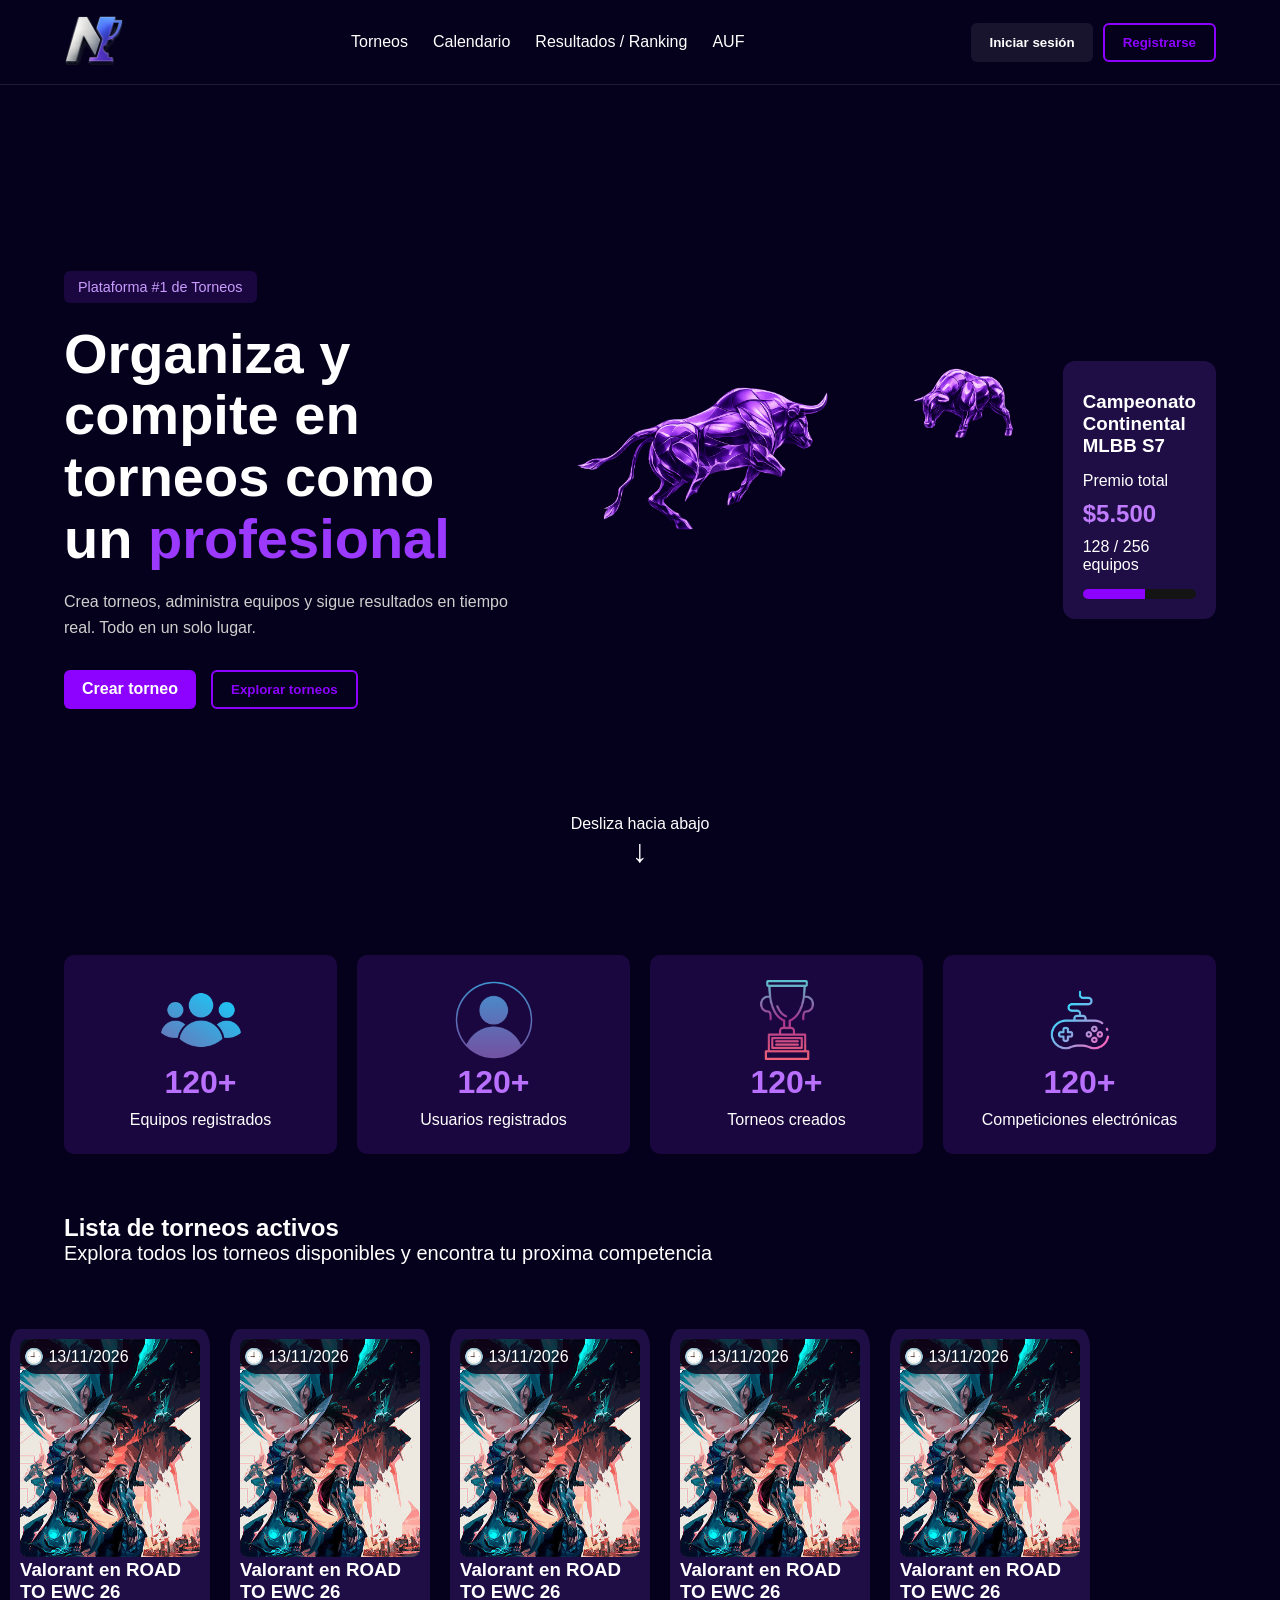
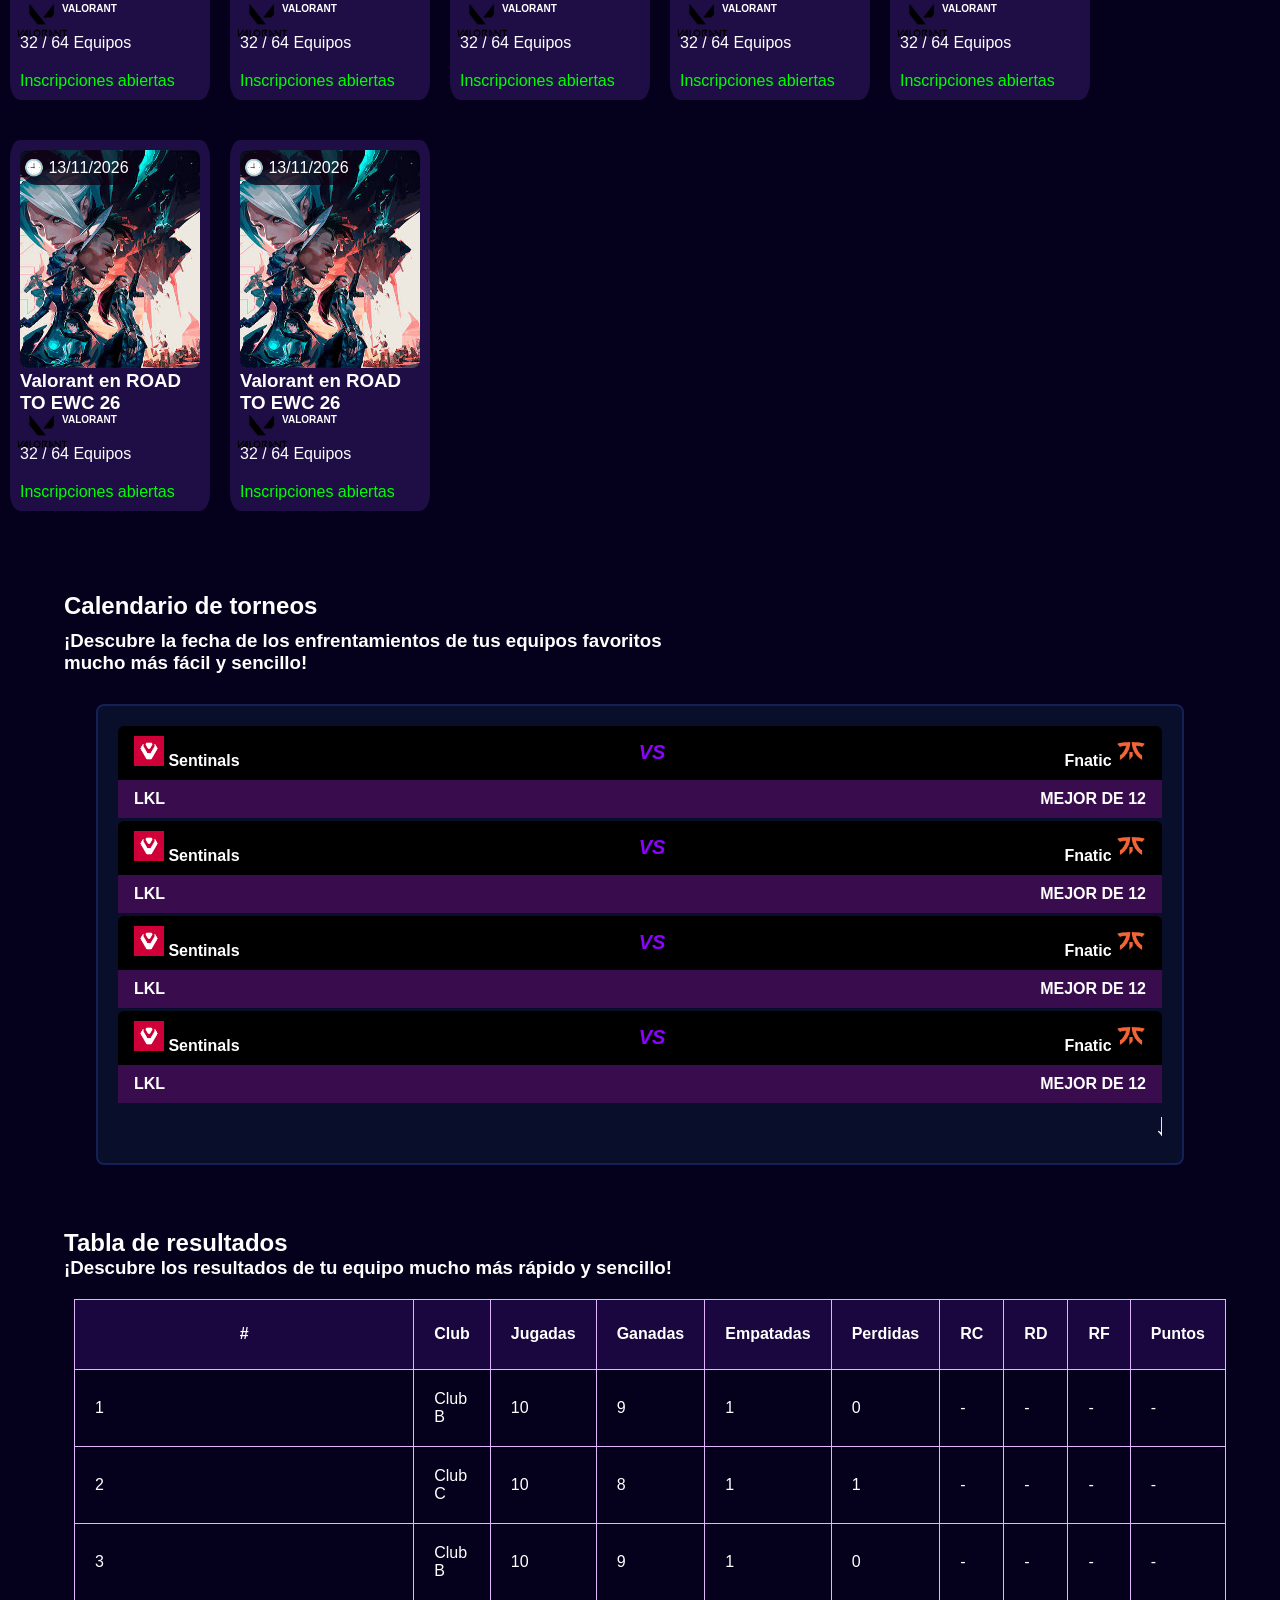
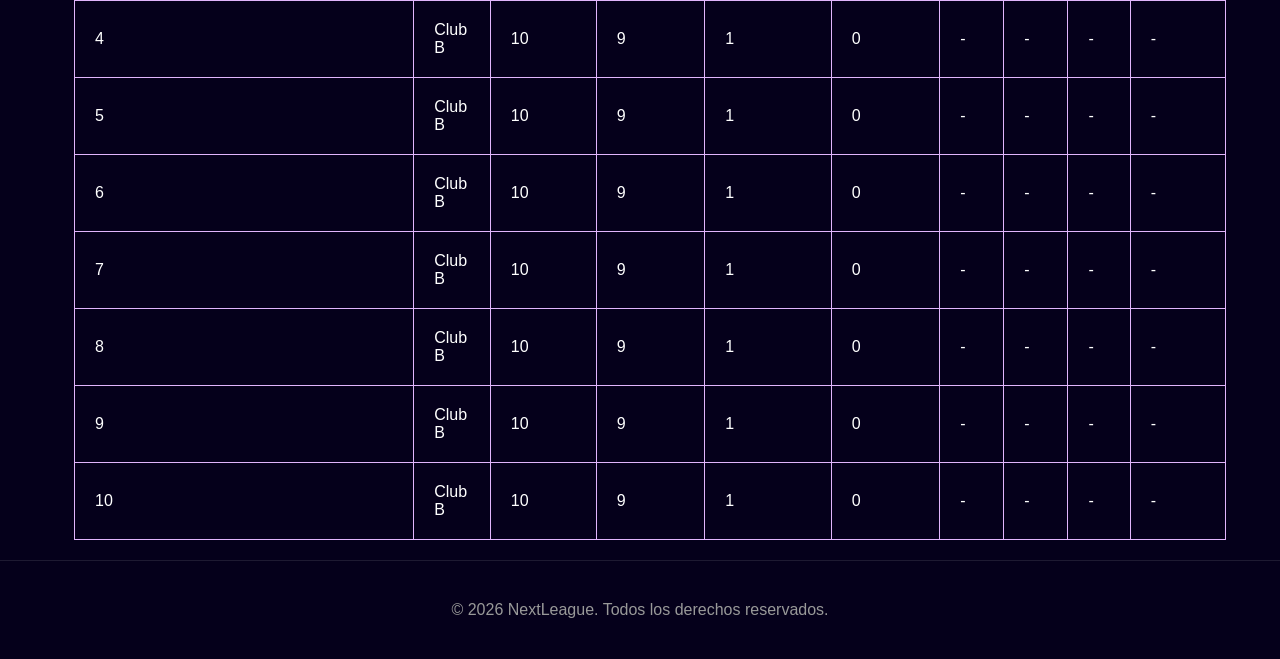
==== nextleague/NextLeague/home/index.html @ bb93f3cc "Add files via upload" ====
<!DOCTYPE html>
<html lang="es"><head>
    <meta charset="UTF-8">
    <meta name="viewport" content="width=device-width, initial-scale=1.0">
    <title>NextLeague</title>
    <link rel="stylesheet" href="style.css">
</head>
<body>
 
            
    <!-- BARRA DE NAVEGACIÓN -->
    <nav class="navbar">

        <div class="container navbar-content">

            <!-- Logotipo -->
           <div class="logo-container">
                <img src="../logo/logoproyeco.png" alt="Logo NextLeague">
            </div>
            <button class="btn-openmenu" id="btnopenmenu"> <img src="../iconos/menu.png" alt="menu" class="openmenu"></button>
            <!-- Enlaces de navegación -->
            <div class="nav-links" id="nav">
                <button class="btn-closemenu" id="close"><img src="../iconos/closemenu.png" alt="menu" class="closemenu"></button>
                <a href="#tournament">Torneos</a>
                <a href="#calender">Calendario</a>
                <a href="#ranking">Resultados / Ranking</a>
                <a href="https://images.seeklogo.com/logo-png/1/1/auf-logo-png_seeklogo-13562.png">AUF</a>  
            </div>
            <!-- Botones de autenticación -->
             <div class="auth-buttons">
                <button id="loginButton" class="btn btn-secondary" onclick="window.location.href='login.html'">Iniciar sesión</button>
                <button id="registerButton" class="btn btn-outline" onclick="window.location.href='../register/register.html'">Registrarse</button>
            </div>
        </div>

    </nav>

    <!-- CONTENIDO PRINCIPAL -->
    <main>

        <!-- SECCIÓN PRINCIPAL (HERO) -->
        <section class="hero-section">

            <div class="container hero-content">

                <!-- Texto e introducción -->
                <div class="hero-text">

                    <span class="hero-badge">
                        Plataforma #1 de Torneos
                    </span>

                    <h1>
                        Organiza y compite en torneos como un
                        <span class="highlight-text">profesional</span>
                    </h1>

                    <p>
                        Crea torneos, administra equipos y sigue resultados
                        en tiempo real. Todo en un solo lugar.
                    </p>

                    <div class="hero-buttons">
                        <a href="../createtournament/createtournament.html" id="createTournamentButton" class="btn btn-primary">Crear torneo</a>
                        <button id="exploreTournamentsButton" class="btn btn-outline">Explorar torneos</button>
                    </div>

                </div>

                <!-- Imagen principal decorativa -->
                <div class="hero-image-container">
                    <img src="../iconos/toros.png" alt="Toros decorativos" class="hero-image">
                </div>

                <!-- Tarjeta de torneo activo -->
                <div id="activeTournamentCard" class="tournament-card">

                    <h3 id="activeTournamentName">
                        Campeonato Continental MLBB S7
                    </h3>

                    <p>Premio total</p>

                    <h2 id="prizePool">$5.500</h2>

                    <p id="registeredTeams">128 / 256 equipos</p>

                    <div class="progress-bar" role="progressbar" aria-valuenow="55" aria-valuemin="0" aria-valuemax="100">
                        <div class="progress-fill" style="width: 55%;"></div>
                    </div>

                </div>

            </div>

            <!-- Indicador de desplazamiento -->
            <a href="#statistics" class="scroll-indicator">
                <span>Desliza hacia abajo</span>
                <div class="scroll-arrow">↓</div>
            </a>

        </section>

        <!-- SECCIÓN DE ESTADÍSTICAS -->
        <section id="statistics" class="stats-section">

            <div class="container stats-grid">

                <div class="stat-card">
                     <img src="../iconos/group.png" alt="group" class="icon"/>
                    <h3 id="teamsCount">120+</h3>
                    <p>Equipos registrados</p>
                </div>

                <div class="stat-card">
                     <img src="../iconos/profile.png" alt="profile" class="icon"/>
                    <h3 id="usersCount">120+</h3>
                    <p>Usuarios registrados</p>
                </div>

                <div class="stat-card">
                     <img src="../iconos/trophy.png" alt="trofeo" class="icon"/>
                    <h3 id="tournamentsCount">120+</h3>
                    <p>Torneos creados</p>
                </div>

                <div class="stat-card">
                    <img src="../iconos/videogame.png" alt="videogame" class="icon"/>
                    <h3 id="competitionsCount">120+</h3>
                    <p>Competiciones electrónicas</p>
                </div>

            </div>

        </section>
          <!-- SECCIÓN DE LISTA DE TORNEOS ACTIVOS-->

        <section id="tournament" class="list-tournament-section">
                <!-- Texto e introducción -->
                    <h1 style="margin-left: 4rem;">
                        Lista de torneos activos
                    </h1>
                    <p style="font-size: 20px; margin-bottom: 5%; margin-left: 4rem;">
                        Explora todos los  torneos disponibles  y encontra tu proxima competencia
                    </p>

                <div class="container-listactive-tournament-content">
                    <div id="" class="cardtournment">
                        <div class="cardtournment-dateecard"> 🕘 13/11/2026</div>

                        <div class="cardtournment-image-container">

                            <img src="../iconos/images.jpg" alt="images" class="cardtournment-image">
                        </div>
                       
                        <div class="cardtournment-text">
                            <h3 id="statetournment">
                              Valorant en ROAD TO EWC 26
                            </h3>
                          
                               
                            <p class="typeofgame">  <img src="../iconos/valorantlogo.png" alt="valorant" class="logovalorant">VALORANT</p>
                            </div>
                            
                            <p id="totalTeams" e=""> 32 / 64 Equipos</p>

                         <div id="inscriptionStatus" class="tournament-status open">
                           <a href="#" class="btn-link">Inscripciones abiertas</a> 
                        </div>
 
                        
                    </div>

                    <div id="" class="cardtournment">
                        <div class="cardtournment-dateecard"> 🕘 13/11/2026</div>

                        <div class="cardtournment-image-container">

                            <img src="../iconos/images.jpg" alt="images" class="cardtournment-image">
                        </div>
                       
                        <div class="cardtournment-text">
                            <h3 id="statetournment">
                              Valorant en ROAD TO EWC 26
                            </h3>
                          
                               
                            <p class="typeofgame">  <img src="../iconos/valorantlogo.png" alt="valorant" class="logovalorant">VALORANT</p>
                            </div>
                            
                            <p id="totalTeams"> 32 / 64 Equipos</p>

                         <div id="inscriptionStatus" class="tournament-status open">
                           <a href="#" class="btn-link">Inscripciones abiertas</a> 
                        </div>
                    </div>

                     <div id="" class="cardtournment">
                        <div class="cardtournment-dateecard"> 🕘 13/11/2026</div>

                        <div class="cardtournment-image-container">

                            <img src="../iconos/images.jpg" alt="images" class="cardtournment-image">
                        </div>
                       
                        <div class="cardtournment-text">
                            <h3 id="statetournment">
                              Valorant en ROAD TO EWC 26
                            </h3>
                          
                               
                            <p class="typeofgame">  <img src="../iconos/valorantlogo.png" alt="valorant" class="logovalorant">VALORANT</p>
                            </div>
                            
                            <p id="totalTeams"> 32 / 64 Equipos</p>

                         <div id="inscriptionStatus" class="tournament-status open">
                           <a href="#" class="btn-link">Inscripciones abiertas</a> 
                        </div>
                    </div>

                     <div id="" class="cardtournment">
                        <div class="cardtournment-dateecard"> 🕘 13/11/2026</div>

                        <div class="cardtournment-image-container">

                            <img src="../iconos/images.jpg" alt="images" class="cardtournment-image">
                        </div>
                       
                        <div class="cardtournment-text">
                            <h3 id="statetournment">
                              Valorant en ROAD TO EWC 26
                            </h3>
                          
                               
                            <p class="typeofgame">  <img src="../iconos/valorantlogo.png" alt="valorant" class="logovalorant">VALORANT</p>
                            </div>
                            
                            <p id="totalTeams"> 32 / 64 Equipos</p>

                         <div id="inscriptionStatus" class="tournament-status open">
                           <a href="#" class="btn-link">Inscripciones abiertas</a> 
                        </div>
                    </div>

                    <div id="" class="cardtournment">
                        <div class="cardtournment-dateecard"> 🕘 13/11/2026</div>

                        <div class="cardtournment-image-container">

                            <img src="../iconos/images.jpg" alt="images" class="cardtournment-image">
                        </div>
                       
                        <div class="cardtournment-text">
                            <h3 id="statetournment">
                              Valorant en ROAD TO EWC 26
                            </h3>
                          
                               
                            <p class="typeofgame">  <img src="../iconos/valorantlogo.png" alt="valorant" class="logovalorant">VALORANT</p>
                            </div>
                            
                            <p id="totalTeams"> 32 / 64 Equipos</p>

                         <div id="inscriptionStatus" class="tournament-status open">
                           <a href="#" class="btn-link">Inscripciones abiertas</a> 
                        </div>
                    </div>
                    <div id="" class="cardtournment">
                        <div class="cardtournment-dateecard"> 🕘 13/11/2026</div>

                        <div class="cardtournment-image-container">

                            <img src="../iconos/images.jpg" alt="images" class="cardtournment-image">
                        </div>
                       
                        <div class="cardtournment-text">
                            <h3 id="statetournment">
                              Valorant en ROAD TO EWC 26
                            </h3>
                          
                               
                            <p class="typeofgame">  <img src="../iconos/valorantlogo.png" alt="valorant" class="logovalorant">VALORANT</p>
                            </div>
                            
                            <p id="totalTeams"> 32 / 64 Equipos</p>

                         <div id="inscriptionStatus" class="tournament-status open">
                           <a href="#" class="btn-link">Inscripciones abiertas</a> 
                        </div>
                    </div>
                    <div id="" class="cardtournment">
                        <div class="cardtournment-dateecard"> 🕘 13/11/2026</div>

                        <div class="cardtournment-image-container">

                            <img src="../iconos/images.jpg" alt="images" class="cardtournment-image">
                        </div>
                       
                        <div class="cardtournment-text">
                            <h3 id="statetournment">
                              Valorant en ROAD TO EWC 26
                            </h3>
                          
                               
                            <p class="typeofgame">  <img src="../iconos/valorantlogo.png" alt="valorant" class="logovalorant">VALORANT</p>
                            </div>
                            
                            <p id="totalTeams"> 32 / 64 Equipos</p>

                         <div id="inscriptionStatus" class="tournament-status open">
                           <a href="#" class="btn-link">Inscripciones abiertas</a> 
                        </div>
                    </div>
                        
            </div>
        </section>
        <!-- SECCION CALENDARIO-->

     <section id="calender" class="calendary-secction">
        <div class="container-title">
            <h1 style="font-width: bold; margin-top: 5%; margin-bottom: 10px;" > Calendario de torneos</h1>
            <h3>¡Descubre la fecha de los enfrentamientos de tus equipos favoritos</h3>
            <h3>mucho más fácil y sencillo!</h3>
        </div>
        
         <div class="container--calendary">

            <div class="calendary-card">
                <div class="fila">
                    <div class="first-team">
             <span class="logo-rojo"><img src="../iconos/sentinels.png" alt="sentinels" class="first"></span> Sentinals
            </div>
            <div class="versus">VS</div>
            <div class="scnd-team">
                Fnatic <span class="logo-naranja"><img src="../iconos/fnatic-logo-png_seeklogo-384281.png" alt="fnatic" class="first"></span>
             </div>
    </div>
        <div class="description">
         <div class="league">LKL</div>
         <div class="stadistics">MEJOR DE 12</div>
         
        </div>
         <div class="calendary-card">
                <div class="fila">
                    <div class="first-team">
             <span class="logo-rojo"><img src="../iconos/sentinels.png" alt="sentinels" class="first"></span> Sentinals
            </div>
            <div class="versus">VS</div>
            <div class="scnd-team">
                Fnatic <span class="logo-naranja"><img src="../iconos/fnatic-logo-png_seeklogo-384281.png" alt="fnatic" class="first"></span>
             </div>
    </div>
        <div class="description">
         <div class="league">LKL</div>
         <div class="stadistics">MEJOR DE 12</div>
         
        </div>

         <div class="calendary-card">
                <div class="fila">
                    <div class="first-team">
             <span class="logo-rojo"><img src="../iconos/sentinels.png" alt="sentinels" class="first"></span> Sentinals
            </div>
            <div class="versus">VS</div>
            <div class="scnd-team">
                Fnatic <span class="logo-naranja"><img src="../iconos/fnatic-logo-png_seeklogo-384281.png" alt="fnatic" class="first"></span>
             </div>
    </div>
        <div class="description">
         <div class="league">LKL</div>
         <div class="stadistics">MEJOR DE 12</div>
         
        </div>

         <div class="calendary-card">
                <div class="fila">
                    <div class="first-team">
             <span class="logo-rojo"><img src="../iconos/sentinels.png" alt="sentinels" class="first"></span> Sentinals
            </div>
            <div class="versus">VS</div>
            <div class="scnd-team">
                Fnatic <span class="logo-naranja"><img src="../iconos/fnatic-logo-png_seeklogo-384281.png" alt="fnatic" class="first"></span>
             </div>
    </div>
        <div class="description">
         <div class="league">LKL</div>
         <div class="stadistics">MEJOR DE 12</div>
         
        </div>
        <a href="#ranking" class="scroll">

                <div class="scrolling-arrow">↓</div>
            </a>
            </div>


        </div>




        </section>


        <!-- SECCIÓN DE TABLA DE RESULTADOS-->
        <section id="ranking" class="results-section">
            <div class="container results-content">
                <div>
                    <h1>Tabla de resultados</h1>
                <h3>¡Descubre los resultados de tu equipo mucho más rápido y sencillo!</h3>
                </div>
                
                <table class="results-table">
                    <thead>
                        <tr>
                            <th>#</th>
                            <th>Club</th>
                            <th>Jugadas</th>
                            <th>Ganadas</th>
                            <th>Empatadas</th>
                            <th>Perdidas</th>
                            <th class="hashtag">RC</th>
                            <th class="hashtag">RD</th>
                            <th class="hashtag">RF</th>
                            <th>Puntos</th>
                        </tr>
                    </thead>
                    <tbody>
                        <tr>
                            <td>1</td>
                            <td>Club B</td>
                            <td>10</td>
                            <td>9</td>
                            <td>1</td>
                            <td>0</td>
                            <td class="hashtag">-</td>
                            <td class="hashtag">-</td>
                            <td class="hashtag">-</td>
                            <td>-</td>
                        </tr>
                        <tr>
                            <td>2</td>
                            <td>Club C</td>
                            <td>10</td>
                            <td>8</td>
                            <td>1</td>
                            <td>1</td>
                            <td class="hashtag">-</td>
                            <td class="hashtag">-</td>
                            <td class="hashtag">-</td>
                            <td>-</td>
                        </tr>
                        <tr>
                            <td>3</td>
                            <td>Club B</td>
                            <td>10</td>
                            <td>9</td>
                            <td>1</td>
                            <td>0</td>
                            <td class="hashtag">-</td>
                            <td class="hashtag">-</td>
                            <td class="hashtag">-</td>
                            <td>-</td>
                        </tr>
                        <tr>
                            <td>4</td>
                            <td>Club B</td>
                            <td>10</td>
                            <td>9</td>
                            <td>1</td>
                            <td>0</td>
                            <td class="hashtag">-</td>
                            <td class="hashtag">-</td>
                            <td class="hashtag">-</td>
                            <td>-</td>
                        </tr>
                        <tr>
                            <td>5</td>
                            <td>Club B</td>
                            <td>10</td>
                            <td>9</td>
                            <td>1</td>
                            <td>0</td>
                            <td class="hashtag">-</td>
                            <td class="hashtag">-</td>
                            <td class="hashtag">-</td>
                            <td>-</td>
                        </tr>
                        <tr>
                            <td>6</td>
                            <td>Club B</td>
                            <td>10</td>
                            <td>9</td>
                            <td>1</td>
                            <td>0</td>
                            <td class="hashtag">-</td>
                            <td class="hashtag">-</td>
                            <td class="hashtag">-</td>
                            <td>-</td>
                        </tr>
                        <tr>
                            <td>7</td>
                            <td>Club B</td>
                            <td>10</td>
                            <td>9</td>
                            <td>1</td>
                            <td>0</td>
                            <td class="hashtag">-</td>
                            <td class="hashtag">-</td>
                            <td class="hashtag">-</td>
                            <td>-</td>
                        </tr>
                        <tr>
                            <td>8</td>
                            <td>Club B</td>
                            <td>10</td>
                            <td>9</td>
                            <td>1</td>
                            <td>0</td>
                            <td class="hashtag">-</td>
                            <td class="hashtag">-</td>
                            <td class="hashtag">-</td>
                            <td>-</td>
                        </tr>
                        <tr>
                            <td>9</td>
                            <td>Club B</td>
                            <td>10</td>
                            <td>9</td>
                            <td>1</td>
                            <td>0</td>
                            <td class="hashtag">-</td>
                            <td class="hashtag">-</td>
                            <td class="hashtag">-</td>
                            <td>-</td>
                        </tr>
                        <tr>
                            <td>10</td>
                            <td>Club B</td>
                            <td>10</td>
                            <td>9</td>
                            <td>1</td>
                            <td>0</td>
                            <td class="hashtag">-</td>
                            <td class="hashtag">-</td>
                            <td class="hashtag">-</td>
                            <td>-</td>
                        </tr>
                    </tbody>
                </table>


            </div>
        </section>
   </main>

    <!-- PIE DE PÁGINA -->
    <footer class="footer">
        <div class="container">
            <p>© 2026 NextLeague. Todos los derechos reservados.</p>
        </div>
    </footer>

    <script src="js/main.js"></script>



</body></html>
---- nextleague/NextLeague/home/style.css ----
/* Reinicio general de estilos */
* {
    margin: 0;
    padding: 0;
    box-sizing: border-box;
}

html {
    scroll-behavior: smooth;
}

body {
    background-color: #05001b;
    color: #ffffff;
    font-family: 'Segoe UI', sans-serif;
}

/* Contenedor general */
.container {
    width: 90%;
    max-width: 1400px;
    margin: 0 auto;
}

/* Barra de navegación */
.navbar {
    padding: 15px 0;
    border-bottom: 1px solid rgba(255,255,255,0.1);
    position: sticky;
    top: 0;
    background-color: #05001b;  
    z-index: 1000;
}

.navbar-content {
    display: flex;
    justify-content: space-between;
    align-items: center;
}

.logo-container img {
    width: 60px;
    cursor: pointer;
}

.logo-container img:hover {
    transform: scale(1.05);
    transition: 0.3s;
}

.nav-links {
    display: flex;
    gap: 25px;
}

.nav-links a {
    text-decoration: none;
    color: white;
    transition: .3s;
}

.nav-links a:hover {
    color: #9b39ff;
}

.auth-buttons {
    display: flex;
    gap: 10px;
}


/* Estilos de botones */
.btn {
    padding: 10px 18px;
    border-radius: 6px;
    cursor: pointer;
    font-weight: 600;
    transition: .3s;
}

.btn-primary {
    background-color: #8d02ff;
    color: white;
    border: none;
}
a {
  text-decoration: none;
}

.btn-primary:hover {
    transform: translateY(-2px);
}

.btn-secondary {
    background-color: rgba(255,255,255,0.08);
    border: none;
    color: white;
}

.btn-secondary:hover {
    background-color: rgba(255,255,255,0.15);
}

.btn-outline {
    background: transparent;
    border: 2px solid #8d02ff;
    color: #8d02ff;
}

.btn-outline:hover {
    background-color: #8d02ff;
    color: white;
}

/* Sección principal (Hero) */
.hero-section {
    min-height: 90vh;
    display: flex;
    flex-direction: column;
    justify-content: center;
    position: relative;
}

.hero-content {
    display: flex;
    align-items: center;
    justify-content: space-between;
    gap: 3rem;
}

/* Texto e introducción */
.hero-text {
    max-width: 500px;
}

.hero-badge {
    display: inline-block;
    background-color: #1b073f;
    color: #c89cff;
    padding: 8px 14px;
    border-radius: 6px;
    margin-bottom: 20px;
    font-size: .9rem;
}

.hero-text h1 {
    font-size: 3.5rem;
    line-height: 1.1;
    margin-bottom: 20px;
}

.highlight-text {
    color: #9b39ff;
}

.hero-text p {
    color: #cfcfcf;
    line-height: 1.6;
    margin-bottom: 30px;
}

/* Botones de la sección principal */
.hero-buttons {
    display: flex;
    gap: 15px;
}

.btn-closemenu,
.btn-openmenu{
 display: none;


}

@media screen and (max-width: 768px ) {

    .navbar{
        position:fixed;
        top: 0;
        left: 0;
        width: 100%;
        background-color:#05001b;
        z-index: 9999;
        overflow: visible;
    }

    .navbar-content{
        display: flex;
        flex-direction: row;
        justify-content: space-between;
        align-items: center;
        width: 100%;
        padding: 10px 15px;
        box-sizing: border-box;
    }

    .logo-container {
        display: block ;
        position: static;
        
    }
    .logo-container img {
        height: 45px ;
        width: auto ;
    }
    
     .nav-links {
        box-shadow: 0 10px 20px rgba(26, 1, 32, 0.61);

        display: none;  
        position: absolute;

        top: 100%;
        left:0;
        width: 100%; /* Le damos un ancho para que sea un menú lateral */
        background-color: #1b014b ; 
        padding: 2rem ; 
        gap: 1.5rem ;
        z-index: 99999;
        
        width: 250px;
        
        height: 100vh;
    

    
     }
     .nav-links.visible {
        display: flex;
        flex-direction: column;
        gap: 1rem;
        box-shadow: 0 0 0 9999px rgba(0, 0, 0, 0.5);
        align-items: center;
}
    
    .nav-links a {
     display: block;
    color: hsl(285, 100%, 99%) ; 
     font-size: 1.2rem;
    width: 100% ;
    margin-top: 15px;
    margin-left: 30px;
     justify-content: center;
     font-family: 'Segoe UI';
     font-style: italic;
     gap: 5rem;
    

    }  

    .btn-closemenu{
        display: block;
        position: absolute;
        cursor: pointer;
        background: none;
        border: none;
        color: #8900fa;
        font-size: 20px;
        top: 15px;
        

        
       
    }
    .closemenu{

        width: 30px;
        box-shadow: 0 10px 5cap rgba(76, 12, 92, 0.514);
        border-color: #999;
        align-items: flex-end;
        margin-right: 12rem;
    }
    .openmenu{
        width: 30px;
        box-shadow: 0 10px 5cap rgba(76, 12, 92, 0.514);
        border-color: #999;

    }
  .btn-openmenu {
        background: none;
        border: none;
        color: #8900fa;
        font-size: 40px;

        display: block ;
        position: static;
    }
       
    .auth-buttons {
        display: flex ;
        flex-direction: row ; /* Uno al lado del otro */
        gap: 0.5rem; /* Espacio chiquito entre ellos para que entren */
        margin-top: 0 ;
        position: static ;
    }

   
    .auth-buttons .btn {
        padding: 6px 12px ;
        font-size: 14px ;
    }

    main, .hero, body > div:nth-of-type(2) { 
        margin-top: 125px;
    }
   
}

/* Contenedor de imágenes y efectos de animación */
.hero-image-container {
    position: relative;
}

.hero-image {
    width: 450px;
}

@keyframes flotar {
    0%, 100% {
        transform: translateY(0);
    }
    50% {
        transform: translateY(-15px);
    }
}

/* Tarjeta de torneo */
.tournament-card {
    width: 260px;
    background-color: rgba(35, 16, 75, 0.9);
    padding: 20px;
    border-radius: 12px;
    backdrop-filter: blur(5px);
}

.status-label {
    color: #00ff88;
    text-transform: uppercase;
    font-size: .8rem;
    font-weight: bold;
}

.tournament-card h3 {
    margin-top: 10px;
    margin-bottom: 15px;
}

.tournament-card h2 {
    margin: 10px 0;
    color: #c07cff;
}

.progress-bar {
    width: 100%;
    height: 10px;
    background-color: #141414;
    border-radius: 20px;
    overflow: hidden;
    margin-top: 15px;
}

.progress-fill {
    width: 55%;
    height: 100%;
    background-color: #8d02ff;
}

/* Indicador de desplazamiento (Scroll) */
.scroll-indicator {
    text-decoration: none;
    color: white;
    position: absolute;
    bottom: 25px;
    left: 50%;
    transform: translateX(-50%);
    text-align: center;
}

.scroll-arrow {
    font-size: 2rem;
    animation: rebote 1.5s infinite;
}

@keyframes rebote {
    0%, 100% {
        transform: translateY(0);
    }
    50% {
        transform: translateY(10px);
    }
}

/* Sección de estadísticas */
.stats-section {
    padding: 60px 0;
}

.stats-grid {
    display: grid;
    grid-template-columns: repeat(4, 1fr);
    gap: 20px;
}

.stat-card {
    background-color: #1b073f;
    border-radius: 10px;
    padding: 25px;
    text-align: center;
}

.stat-card h3 {
    color: #b970ff;
    font-size: 2rem;
    margin-bottom: 10px;
}

/* Pie de página */
.footer {
    padding: 40px 0;
    text-align: center;
    border-top: 1px solid rgba(255,255,255,0.1);
    color: #999;
}

/* Diseños adaptativos (Media Queries) */
@media (max-width: 1200px) {
    .hero-content {
        flex-direction: column;
        text-align: center;
    }

    .hero-buttons {
        justify-content: center;
    }

    .stats-grid {
        grid-template-columns: repeat(2, 1fr);
    }
}

@media (max-width: 768px) {
    .hero-text h1 {
        font-size: 2.4rem;
    }

    .hero-image {
        width: 280px;
    }

    .stats-grid {
        grid-template-columns: 1fr;
    }

    .nav-links {
        display: none;
    }
}

    

.container-listactive-tournament-content{
    display: flex;
    flex-wrap: wrap; 
    gap: 20px;       /* El espacio de separación entre tarjetas */
    justify-content: left;
    margin-left: 10px;
}
.cardtournment{
    display: flex;
    flex-direction: column;
    gap: 20px;
    padding:10px;

    width: 200px;
    height: 100%;
    background-color: rgba(35, 16, 75, 0.9);
    border-radius: 5%;
    overflow: hidden;
    position: relative;
    padding-bottom: 10px;
    margin-bottom: 20px;
}

.cardtournment-image-container {
    width: 100%;
    height: 200px;
    flex-shrink: 0; /* Evita que flexbox aplaste el contenedor de la imagen */   
}
.cardtournment-image-container img {
    object-fit: cover;  
    border-radius: 8px;
    width: 100%;
    height: 218px;
}
.cardtournment-dateecard {
position: absolute;
top: 10px;
left: 10px;
background-color: rgba(16, 1, 20, 0.781);
color:white;
padding: 8px 4px;
border-radius: 20px;
}
.typeofgame {
    position: relative;
    padding-left: 42px; /* Abre un espacio de 28px a la izquierda para que entre el logo */
    margin: 0;
    font-weight: bold;
    font-size: 10px;
}
.logovalorant{
    position: absolute;
    left: -5px; 
    top: -10px;
    width: 55px ;       
    height: 55px;             
   object-fit: contain;
}

.cardtournment-text3 {   
    color:white;
    font-size: 15px;
    
}

.btn-link{
text-decoration: none;
 color: lime;
}

.results-table, th,td {
   border: 1px solid rgb(225, 181, 252);
    margin-top: 20px;
    border-collapse: collapse;
     width: 100%;
    height: 70px;
   margin-bottom: 20px;
   margin-left: 10px;
   
}


.results-table, th,td {
width: 100%;
padding: 20px;
}

.results-table th {
    background-color: #1b073f;
    color: #ffffff;
}

.container-title {
    margin-left: 4rem;
}
.container--calendary{
background-color: #090e2b; 
  border: 2px solid #142157;
  border-radius: 8px;
  padding: 20px;
  width: 600px;
  margin: 30px auto;
  display: flex;
  flex-direction: column;
  gap: 15px; /* Espacio entre cada tarjeta  */
  align-items: center;
 width: 85%;
 margin-bottom: 5%;

} 

.calendary-card{
    width: 100%;
  border-radius: 6px;
  overflow: hidden;
  
}

.fila {
 background-color: #000000;
display: flex;
justify-content: space-between;
align-items: center;
padding: 10px 16px;
font-weight: bold;
}

.versus {
    color: #8d02ff;
    font-style: italic;
    font-size: 20px;
    
}

.description {
 background-color: #380c4d;
display: flex;
justify-content: space-between;
position: relative;
padding: 10px 16px;
font-weight: bold;
margin-bottom: 3px;
}

.scroll {
  
    text-decoration: none;
    color: white;
    position: relative;
    bottom: 0; 
    left: 50%;
    text-align: center;
}
.scrolling-arrow {
    font-size: 2rem;
    animation: rebote 1.5s infinite;
}

@keyframes rebote {
   0%, 100% {
        transform: translateX(-50%) translateY(0);
    }
    50% {
        transform: translateX(-50%) translateY(10px); 
    }
}

.first{
    width: 30px;
}

.icon{
    width: 5rem;
}
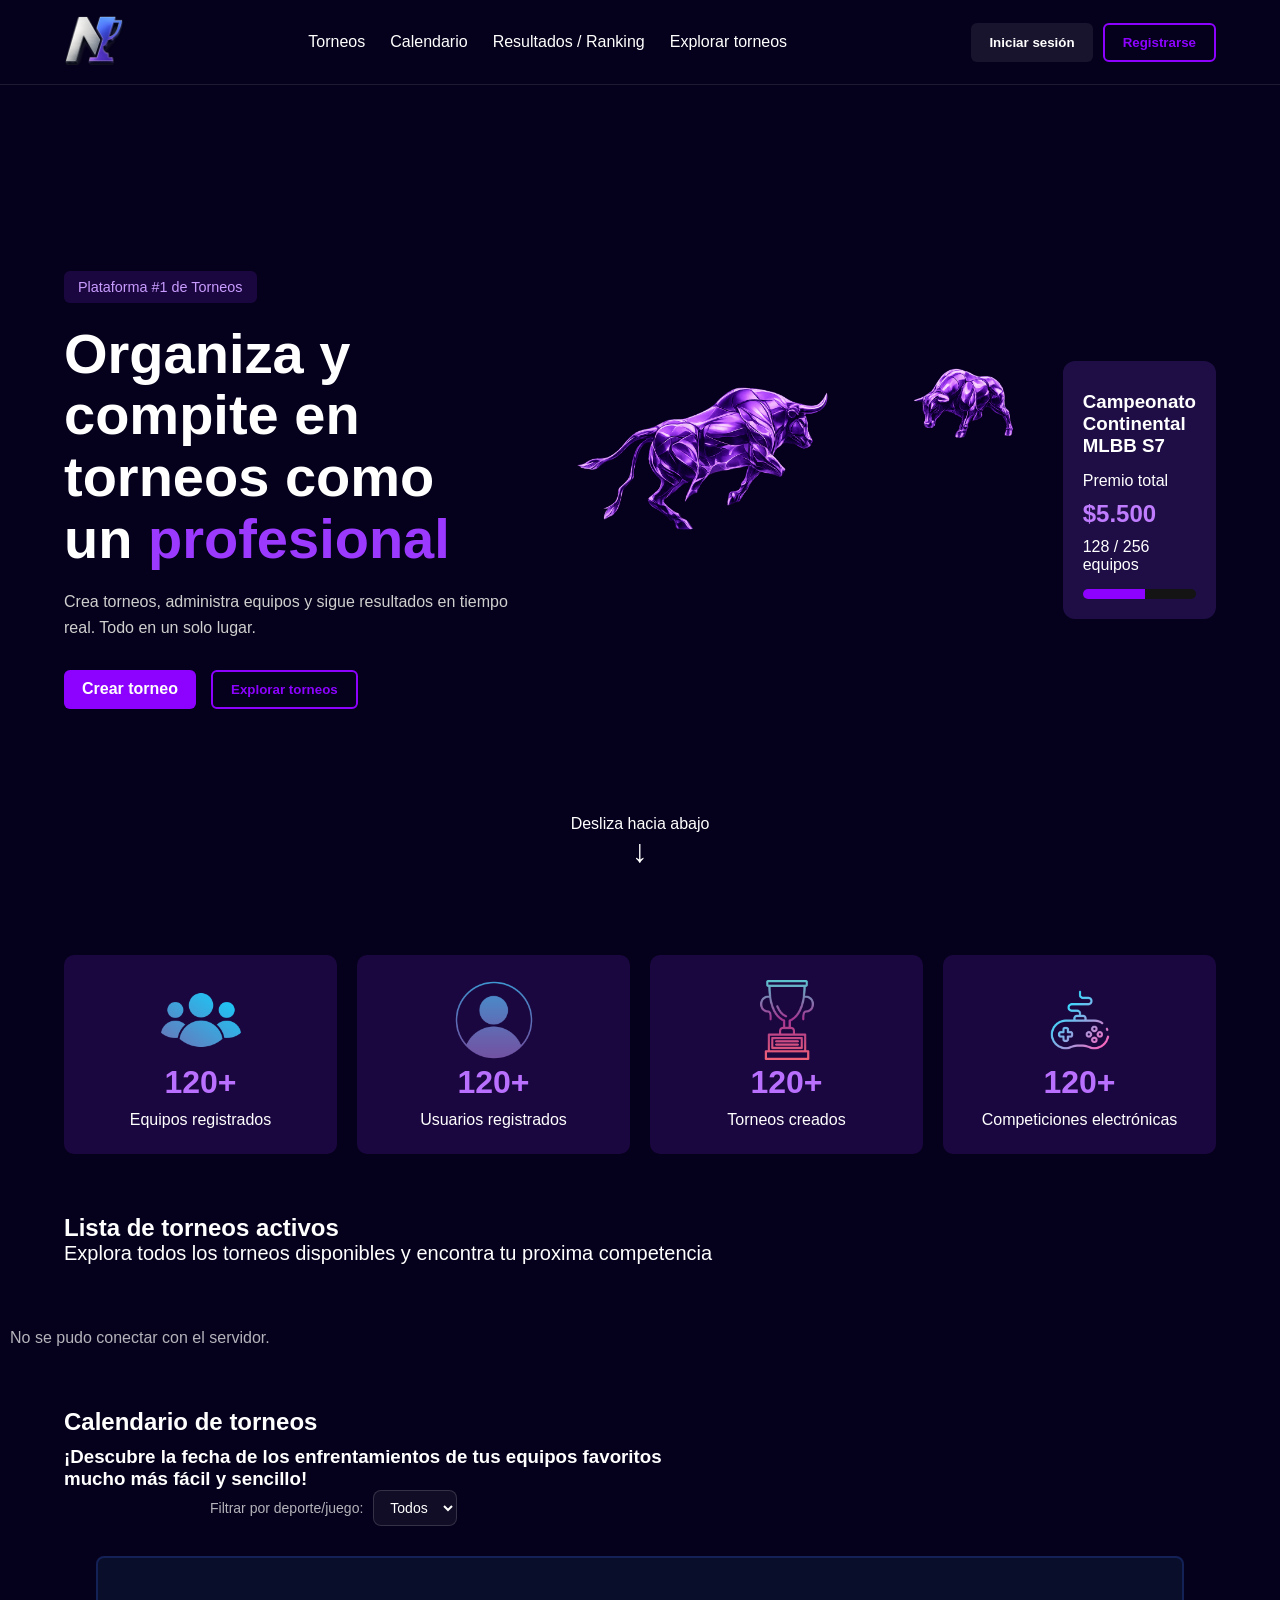
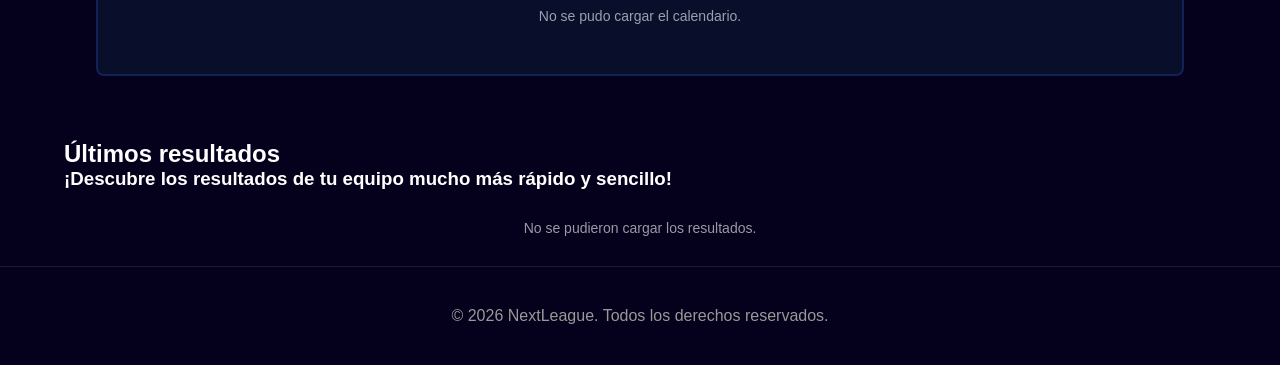
==== commit 078d1cf9: "Add files via upload" ====
--- a/nextleague/NextLeague/home/index.html
+++ b/nextleague/NextLeague/home/index.html
@@ -24,13 +24,10 @@
                 <a href="#tournament">Torneos</a>
                 <a href="#calender">Calendario</a>
                 <a href="#ranking">Resultados / Ranking</a>
-                <a href="https://images.seeklogo.com/logo-png/1/1/auf-logo-png_seeklogo-13562.png">AUF</a>  
+                <a href="../torneos/explorar.html">Explorar torneos</a>
             </div>
             <!-- Botones de autenticación -->
-             <div class="auth-buttons">
-                <button id="loginButton" class="btn btn-secondary" onclick="window.location.href='login.html'">Iniciar sesión</button>
-                <button id="registerButton" class="btn btn-outline" onclick="window.location.href='../register/register.html'">Registrarse</button>
-            </div>
+             <div id="authArea" class="auth-buttons"></div>
         </div>
 
     </nav>
@@ -144,176 +141,9 @@
                         Explora todos los  torneos disponibles  y encontra tu proxima competencia
                     </p>
 
-                <div class="container-listactive-tournament-content">
-                    <div id="" class="cardtournment">
-                        <div class="cardtournment-dateecard"> 🕘 13/11/2026</div>
-
-                        <div class="cardtournment-image-container">
-
-                            <img src="../iconos/images.jpg" alt="images" class="cardtournment-image">
-                        </div>
-                       
-                        <div class="cardtournment-text">
-                            <h3 id="statetournment">
-                              Valorant en ROAD TO EWC 26
-                            </h3>
-                          
-                               
-                            <p class="typeofgame">  <img src="../iconos/valorantlogo.png" alt="valorant" class="logovalorant">VALORANT</p>
-                            </div>
-                            
-                            <p id="totalTeams" e=""> 32 / 64 Equipos</p>
-
-                         <div id="inscriptionStatus" class="tournament-status open">
-                           <a href="#" class="btn-link">Inscripciones abiertas</a> 
-                        </div>
- 
-                        
-                    </div>
-
-                    <div id="" class="cardtournment">
-                        <div class="cardtournment-dateecard"> 🕘 13/11/2026</div>
-
-                        <div class="cardtournment-image-container">
-
-                            <img src="../iconos/images.jpg" alt="images" class="cardtournment-image">
-                        </div>
-                       
-                        <div class="cardtournment-text">
-                            <h3 id="statetournment">
-                              Valorant en ROAD TO EWC 26
-                            </h3>
-                          
-                               
-                            <p class="typeofgame">  <img src="../iconos/valorantlogo.png" alt="valorant" class="logovalorant">VALORANT</p>
-                            </div>
-                            
-                            <p id="totalTeams"> 32 / 64 Equipos</p>
-
-                         <div id="inscriptionStatus" class="tournament-status open">
-                           <a href="#" class="btn-link">Inscripciones abiertas</a> 
-                        </div>
-                    </div>
-
-                     <div id="" class="cardtournment">
-                        <div class="cardtournment-dateecard"> 🕘 13/11/2026</div>
-
-                        <div class="cardtournment-image-container">
-
-                            <img src="../iconos/images.jpg" alt="images" class="cardtournment-image">
-                        </div>
-                       
-                        <div class="cardtournment-text">
-                            <h3 id="statetournment">
-                              Valorant en ROAD TO EWC 26
-                            </h3>
-                          
-                               
-                            <p class="typeofgame">  <img src="../iconos/valorantlogo.png" alt="valorant" class="logovalorant">VALORANT</p>
-                            </div>
-                            
-                            <p id="totalTeams"> 32 / 64 Equipos</p>
-
-                         <div id="inscriptionStatus" class="tournament-status open">
-                           <a href="#" class="btn-link">Inscripciones abiertas</a> 
-                        </div>
-                    </div>
-
-                     <div id="" class="cardtournment">
-                        <div class="cardtournment-dateecard"> 🕘 13/11/2026</div>
-
-                        <div class="cardtournment-image-container">
-
-                            <img src="../iconos/images.jpg" alt="images" class="cardtournment-image">
-                        </div>
-                       
-                        <div class="cardtournment-text">
-                            <h3 id="statetournment">
-                              Valorant en ROAD TO EWC 26
-                            </h3>
-                          
-                               
-                            <p class="typeofgame">  <img src="../iconos/valorantlogo.png" alt="valorant" class="logovalorant">VALORANT</p>
-                            </div>
-                            
-                            <p id="totalTeams"> 32 / 64 Equipos</p>
-
-                         <div id="inscriptionStatus" class="tournament-status open">
-                           <a href="#" class="btn-link">Inscripciones abiertas</a> 
-                        </div>
-                    </div>
-
-                    <div id="" class="cardtournment">
-                        <div class="cardtournment-dateecard"> 🕘 13/11/2026</div>
-
-                        <div class="cardtournment-image-container">
-
-                            <img src="../iconos/images.jpg" alt="images" class="cardtournment-image">
-                        </div>
-                       
-                        <div class="cardtournment-text">
-                            <h3 id="statetournment">
-                              Valorant en ROAD TO EWC 26
-                            </h3>
-                          
-                               
-                            <p class="typeofgame">  <img src="../iconos/valorantlogo.png" alt="valorant" class="logovalorant">VALORANT</p>
-                            </div>
-                            
-                            <p id="totalTeams"> 32 / 64 Equipos</p>
-
-                         <div id="inscriptionStatus" class="tournament-status open">
-                           <a href="#" class="btn-link">Inscripciones abiertas</a> 
-                        </div>
-                    </div>
-                    <div id="" class="cardtournment">
-                        <div class="cardtournment-dateecard"> 🕘 13/11/2026</div>
-
-                        <div class="cardtournment-image-container">
-
-                            <img src="../iconos/images.jpg" alt="images" class="cardtournment-image">
-                        </div>
-                       
-                        <div class="cardtournment-text">
-                            <h3 id="statetournment">
-                              Valorant en ROAD TO EWC 26
-                            </h3>
-                          
-                               
-                            <p class="typeofgame">  <img src="../iconos/valorantlogo.png" alt="valorant" class="logovalorant">VALORANT</p>
-                            </div>
-                            
-                            <p id="totalTeams"> 32 / 64 Equipos</p>
-
-                         <div id="inscriptionStatus" class="tournament-status open">
-                           <a href="#" class="btn-link">Inscripciones abiertas</a> 
-                        </div>
-                    </div>
-                    <div id="" class="cardtournment">
-                        <div class="cardtournment-dateecard"> 🕘 13/11/2026</div>
-
-                        <div class="cardtournment-image-container">
-
-                            <img src="../iconos/images.jpg" alt="images" class="cardtournment-image">
-                        </div>
-                       
-                        <div class="cardtournment-text">
-                            <h3 id="statetournment">
-                              Valorant en ROAD TO EWC 26
-                            </h3>
-                          
-                               
-                            <p class="typeofgame">  <img src="../iconos/valorantlogo.png" alt="valorant" class="logovalorant">VALORANT</p>
-                            </div>
-                            
-                            <p id="totalTeams"> 32 / 64 Equipos</p>
-
-                         <div id="inscriptionStatus" class="tournament-status open">
-                           <a href="#" class="btn-link">Inscripciones abiertas</a> 
-                        </div>
-                    </div>
-                        
-            </div>
+                <div class="container-listactive-tournament-content" id="listaTorneos">
+                    <p style="opacity:.7;">Cargando torneos...</p>
+                </div>
         </section>
         <!-- SECCION CALENDARIO-->
 
@@ -323,82 +153,17 @@
             <h3>¡Descubre la fecha de los enfrentamientos de tus equipos favoritos</h3>
             <h3>mucho más fácil y sencillo!</h3>
         </div>
-        
-         <div class="container--calendary">
 
-            <div class="calendary-card">
-                <div class="fila">
-                    <div class="first-team">
-             <span class="logo-rojo"><img src="../iconos/sentinels.png" alt="sentinels" class="first"></span> Sentinals
-            </div>
-            <div class="versus">VS</div>
-            <div class="scnd-team">
-                Fnatic <span class="logo-naranja"><img src="../iconos/fnatic-logo-png_seeklogo-384281.png" alt="fnatic" class="first"></span>
-             </div>
-    </div>
-        <div class="description">
-         <div class="league">LKL</div>
-         <div class="stadistics">MEJOR DE 12</div>
-         
-        </div>
-         <div class="calendary-card">
-                <div class="fila">
-                    <div class="first-team">
-             <span class="logo-rojo"><img src="../iconos/sentinels.png" alt="sentinels" class="first"></span> Sentinals
-            </div>
-            <div class="versus">VS</div>
-            <div class="scnd-team">
-                Fnatic <span class="logo-naranja"><img src="../iconos/fnatic-logo-png_seeklogo-384281.png" alt="fnatic" class="first"></span>
-             </div>
-    </div>
-        <div class="description">
-         <div class="league">LKL</div>
-         <div class="stadistics">MEJOR DE 12</div>
-         
+        <div class="filtro-deporte-wrapper">
+            <label for="filtroDeporteHome">Filtrar por deporte/juego:</label>
+            <select id="filtroDeporteHome">
+                <option value="">Todos</option>
+            </select>
         </div>
 
-         <div class="calendary-card">
-                <div class="fila">
-                    <div class="first-team">
-             <span class="logo-rojo"><img src="../iconos/sentinels.png" alt="sentinels" class="first"></span> Sentinals
-            </div>
-            <div class="versus">VS</div>
-            <div class="scnd-team">
-                Fnatic <span class="logo-naranja"><img src="../iconos/fnatic-logo-png_seeklogo-384281.png" alt="fnatic" class="first"></span>
-             </div>
-    </div>
-        <div class="description">
-         <div class="league">LKL</div>
-         <div class="stadistics">MEJOR DE 12</div>
-         
+         <div class="container--calendary" id="calendarioProximos">
+            <p class="estado-vacio">Cargando calendario...</p>
         </div>
-
-         <div class="calendary-card">
-                <div class="fila">
-                    <div class="first-team">
-             <span class="logo-rojo"><img src="../iconos/sentinels.png" alt="sentinels" class="first"></span> Sentinals
-            </div>
-            <div class="versus">VS</div>
-            <div class="scnd-team">
-                Fnatic <span class="logo-naranja"><img src="../iconos/fnatic-logo-png_seeklogo-384281.png" alt="fnatic" class="first"></span>
-             </div>
-    </div>
-        <div class="description">
-         <div class="league">LKL</div>
-         <div class="stadistics">MEJOR DE 12</div>
-         
-        </div>
-        <a href="#ranking" class="scroll">
-
-                <div class="scrolling-arrow">↓</div>
-            </a>
-            </div>
-
-
-        </div>
-
-
-
 
         </section>
 
@@ -407,150 +172,13 @@
         <section id="ranking" class="results-section">
             <div class="container results-content">
                 <div>
-                    <h1>Tabla de resultados</h1>
+                    <h1>Últimos resultados</h1>
                 <h3>¡Descubre los resultados de tu equipo mucho más rápido y sencillo!</h3>
                 </div>
-                
-                <table class="results-table">
-                    <thead>
-                        <tr>
-                            <th>#</th>
-                            <th>Club</th>
-                            <th>Jugadas</th>
-                            <th>Ganadas</th>
-                            <th>Empatadas</th>
-                            <th>Perdidas</th>
-                            <th class="hashtag">RC</th>
-                            <th class="hashtag">RD</th>
-                            <th class="hashtag">RF</th>
-                            <th>Puntos</th>
-                        </tr>
-                    </thead>
-                    <tbody>
-                        <tr>
-                            <td>1</td>
-                            <td>Club B</td>
-                            <td>10</td>
-                            <td>9</td>
-                            <td>1</td>
-                            <td>0</td>
-                            <td class="hashtag">-</td>
-                            <td class="hashtag">-</td>
-                            <td class="hashtag">-</td>
-                            <td>-</td>
-                        </tr>
-                        <tr>
-                            <td>2</td>
-                            <td>Club C</td>
-                            <td>10</td>
-                            <td>8</td>
-                            <td>1</td>
-                            <td>1</td>
-                            <td class="hashtag">-</td>
-                            <td class="hashtag">-</td>
-                            <td class="hashtag">-</td>
-                            <td>-</td>
-                        </tr>
-                        <tr>
-                            <td>3</td>
-                            <td>Club B</td>
-                            <td>10</td>
-                            <td>9</td>
-                            <td>1</td>
-                            <td>0</td>
-                            <td class="hashtag">-</td>
-                            <td class="hashtag">-</td>
-                            <td class="hashtag">-</td>
-                            <td>-</td>
-                        </tr>
-                        <tr>
-                            <td>4</td>
-                            <td>Club B</td>
-                            <td>10</td>
-                            <td>9</td>
-                            <td>1</td>
-                            <td>0</td>
-                            <td class="hashtag">-</td>
-                            <td class="hashtag">-</td>
-                            <td class="hashtag">-</td>
-                            <td>-</td>
-                        </tr>
-                        <tr>
-                            <td>5</td>
-                            <td>Club B</td>
-                            <td>10</td>
-                            <td>9</td>
-                            <td>1</td>
-                            <td>0</td>
-                            <td class="hashtag">-</td>
-                            <td class="hashtag">-</td>
-                            <td class="hashtag">-</td>
-                            <td>-</td>
-                        </tr>
-                        <tr>
-                            <td>6</td>
-                            <td>Club B</td>
-                            <td>10</td>
-                            <td>9</td>
-                            <td>1</td>
-                            <td>0</td>
-                            <td class="hashtag">-</td>
-                            <td class="hashtag">-</td>
-                            <td class="hashtag">-</td>
-                            <td>-</td>
-                        </tr>
-                        <tr>
-                            <td>7</td>
-                            <td>Club B</td>
-                            <td>10</td>
-                            <td>9</td>
-                            <td>1</td>
-                            <td>0</td>
-                            <td class="hashtag">-</td>
-                            <td class="hashtag">-</td>
-                            <td class="hashtag">-</td>
-                            <td>-</td>
-                        </tr>
-                        <tr>
-                            <td>8</td>
-                            <td>Club B</td>
-                            <td>10</td>
-                            <td>9</td>
-                            <td>1</td>
-                            <td>0</td>
-                            <td class="hashtag">-</td>
-                            <td class="hashtag">-</td>
-                            <td class="hashtag">-</td>
-                            <td>-</td>
-                        </tr>
-                        <tr>
-                            <td>9</td>
-                            <td>Club B</td>
-                            <td>10</td>
-                            <td>9</td>
-                            <td>1</td>
-                            <td>0</td>
-                            <td class="hashtag">-</td>
-                            <td class="hashtag">-</td>
-                            <td class="hashtag">-</td>
-                            <td>-</td>
-                        </tr>
-                        <tr>
-                            <td>10</td>
-                            <td>Club B</td>
-                            <td>10</td>
-                            <td>9</td>
-                            <td>1</td>
-                            <td>0</td>
-                            <td class="hashtag">-</td>
-                            <td class="hashtag">-</td>
-                            <td class="hashtag">-</td>
-                            <td>-</td>
-                        </tr>
-                    </tbody>
-                </table>
 
-
+                <div id="resultadosRecientes" class="lista-resultados-home">
+                    <p class="estado-vacio">Cargando resultados...</p>
+                </div>
             </div>
         </section>
    </main>
@@ -563,6 +191,8 @@
     </footer>
 
     <script src="js/main.js"></script>
+    <script src="../shared/auth-ui.js"></script>
+    <script src="torneos-home.js"></script>
 
 
 
--- a/nextleague/NextLeague/home/style.css
+++ b/nextleague/NextLeague/home/style.css
@@ -184,7 +184,7 @@
         overflow: visible;
     }
 
-    .navbar-content{
+    .navbar-content {
         display: flex;
         flex-direction: row;
         justify-content: space-between;
@@ -192,6 +192,7 @@
         width: 100%;
         padding: 10px 15px;
         box-sizing: border-box;
+        position: relative;
     }
 
     .logo-container {
@@ -283,7 +284,10 @@
         font-size: 40px;
 
         display: block ;
-        position: static;
+        position: absolute;
+        right: 15px;
+        top: 50%;
+        transform: translateY(-50%);
     }
        
     .auth-buttons {
@@ -291,6 +295,7 @@
         flex-direction: row ; /* Uno al lado del otro */
         gap: 0.5rem; /* Espacio chiquito entre ellos para que entren */
         margin-top: 0 ;
+        margin-right: 55px; /* deja lugar al botón de menú hamburguesa, fijo en la esquina */
         position: static ;
     }
 
@@ -632,3 +637,27 @@
 .icon{
     width: 5rem;
 }
+
+/* ── Filtro de deporte, estado vacío, y resultados recientes (agregado) ── */
+.calendary-card { display: block; text-decoration: none; color: inherit; margin-bottom: 14px; }
+
+.filtro-deporte-wrapper {
+    display: flex; align-items: center; gap: 10px; margin: 0 auto 20px;
+    max-width: 900px; padding: 0 20px; flex-wrap: wrap;
+}
+.filtro-deporte-wrapper label { font-size: 14px; color: rgba(255,255,255,0.7); }
+.filtro-deporte-wrapper select {
+    padding: 8px 12px; border-radius: 8px; border: 1px solid rgba(255,255,255,0.15);
+    background: rgba(255,255,255,0.05); color: #fff; font-size: 14px;
+}
+
+.estado-vacio { text-align: center; opacity: .6; padding: 30px 10px; font-size: 14px; }
+
+.lista-resultados-home { display: flex; flex-direction: column; gap: 10px; max-width: 900px; margin: 0 auto; }
+.fila-resultado-home {
+    display: flex; justify-content: space-between; align-items: center; flex-wrap: wrap; gap: 8px;
+    background: rgba(255,255,255,0.04); border: 1px solid rgba(255,255,255,0.08);
+    border-radius: 10px; padding: 12px 16px; text-decoration: none; color: #fff; font-size: 14px;
+}
+.fila-resultado-home:hover { background: rgba(255,255,255,0.08); }
+.fila-resultado-home .torneo-tag { font-size: 12px; opacity: .6; }
